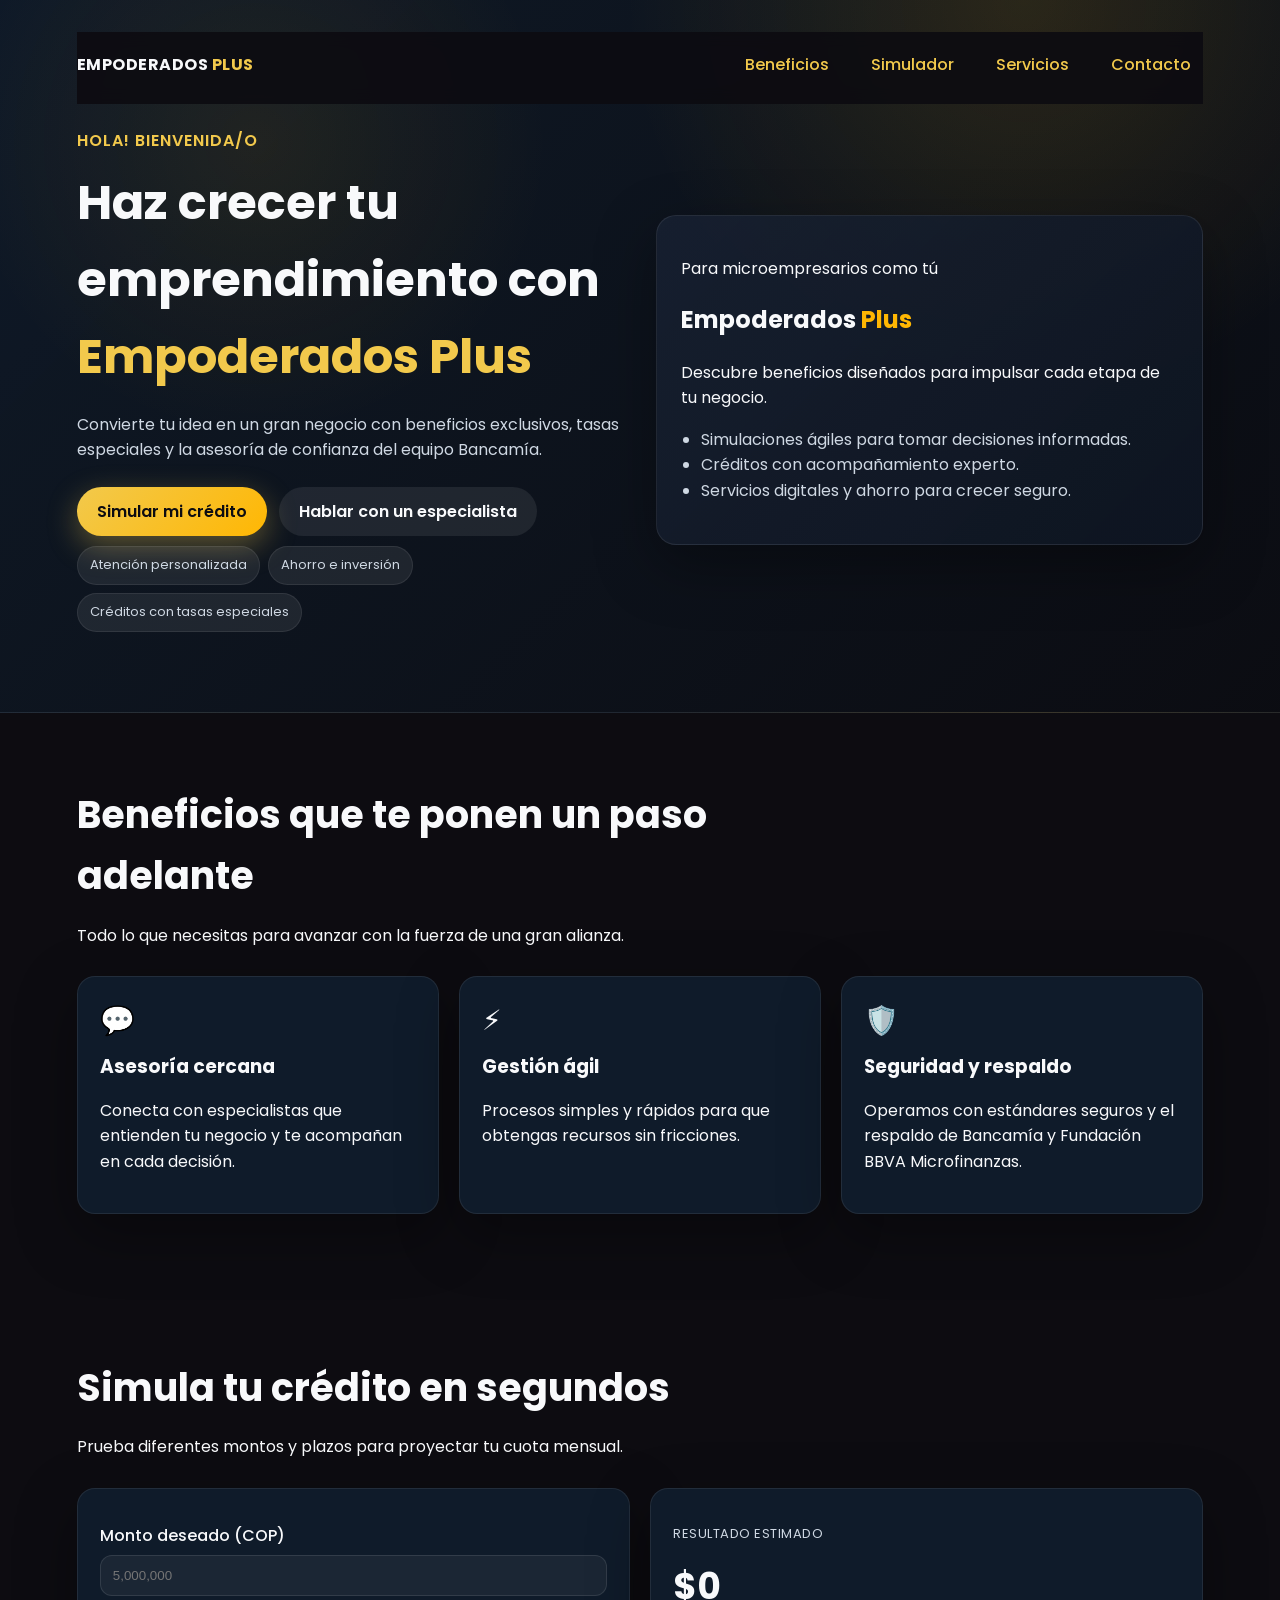
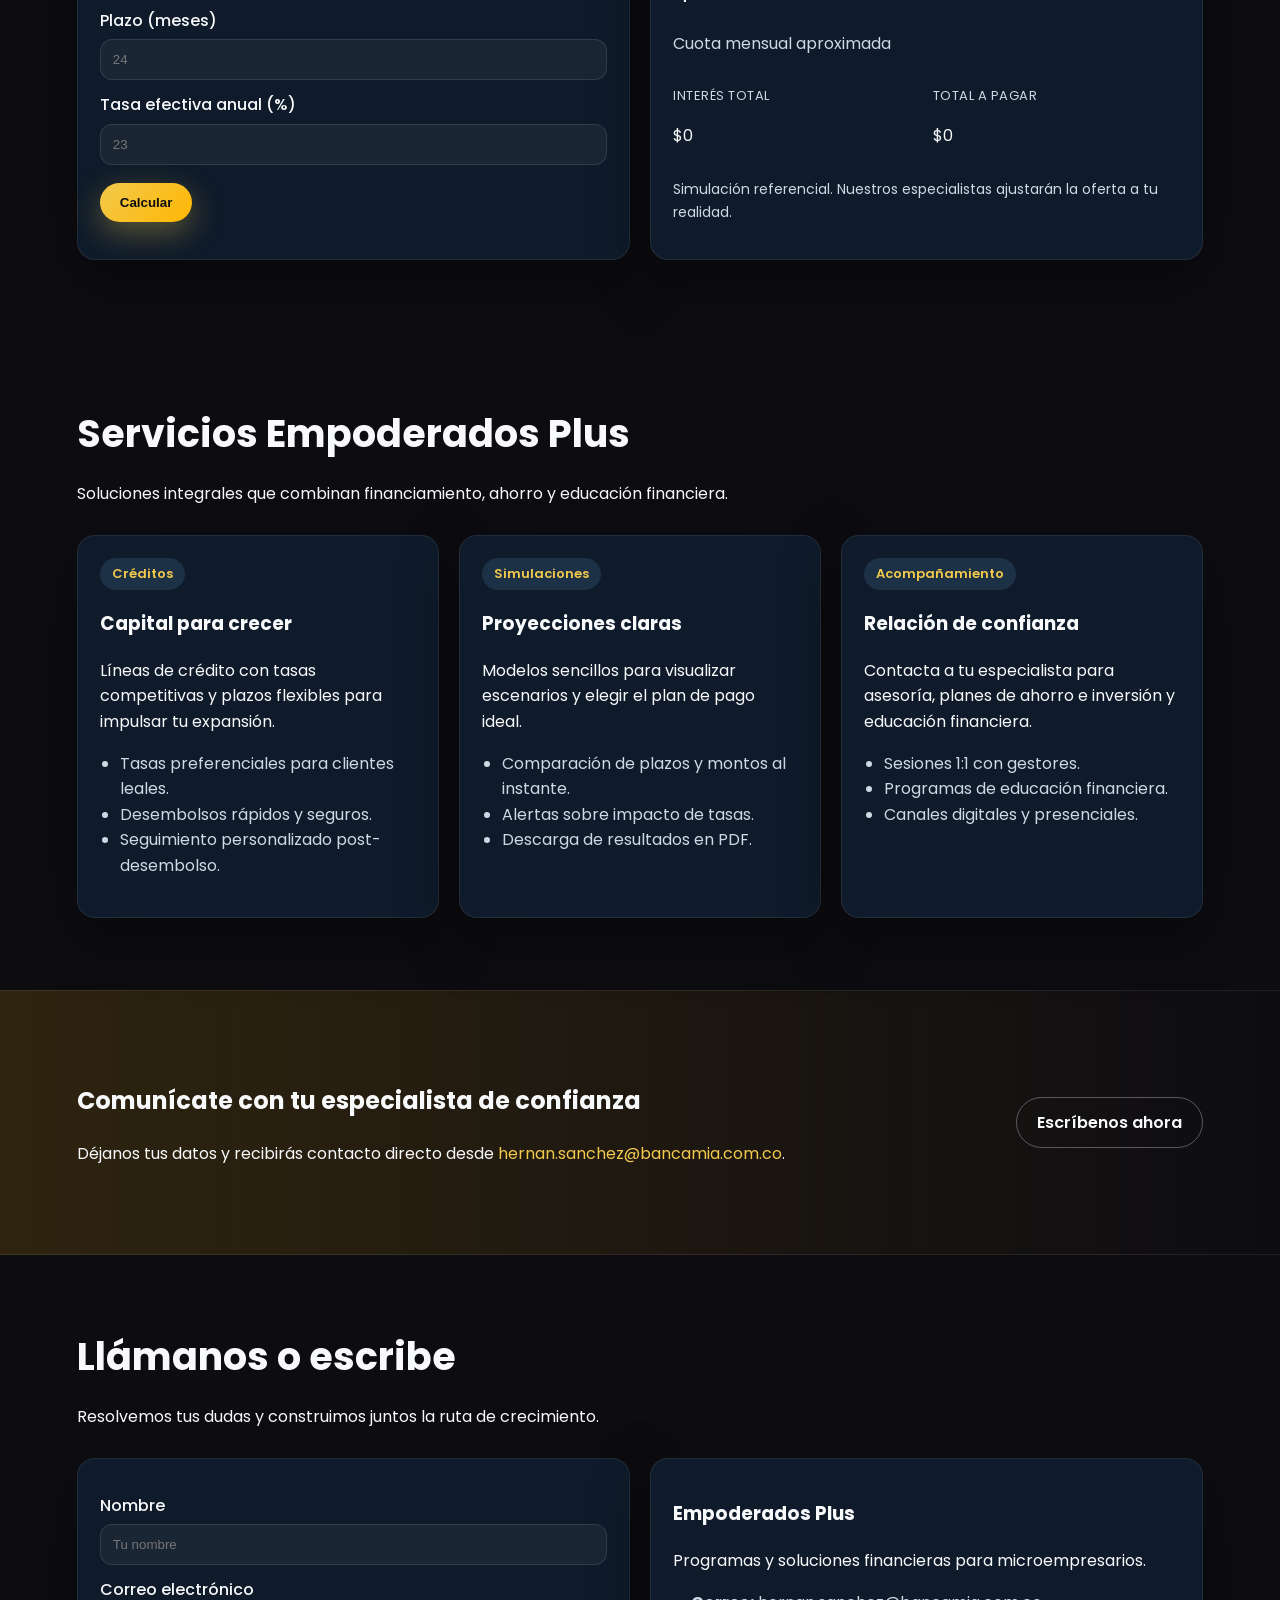
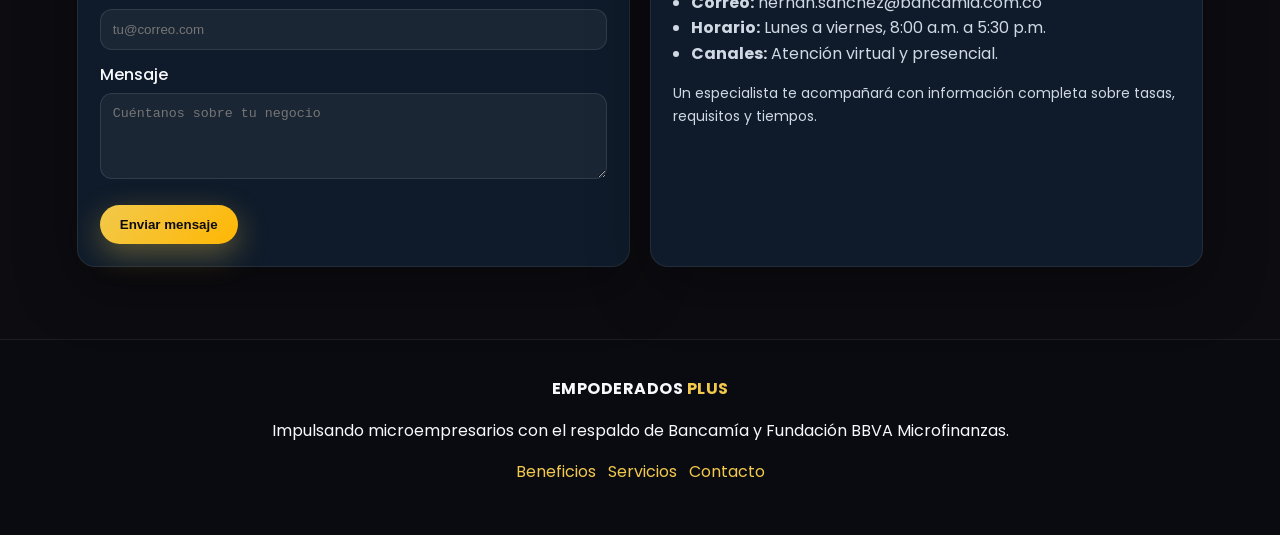
==== index.html @ 6f051c4f "Create Empoderados Plus landing page" ====
<!DOCTYPE html>
<html lang="es">
<head>
  <meta charset="UTF-8" />
  <meta name="viewport" content="width=device-width, initial-scale=1.0" />
  <title>Empoderados Plus | Financiera</title>
  <link rel="preconnect" href="https://fonts.googleapis.com">
  <link rel="preconnect" href="https://fonts.gstatic.com" crossorigin>
  <link href="https://fonts.googleapis.com/css2?family=Poppins:wght@300;400;500;600;700&display=swap" rel="stylesheet">
  <link rel="stylesheet" href="styles.css" />
</head>
<body>
  <header class="hero">
    <div class="nav">
      <div class="brand">Empoderados <span>Plus</span></div>
      <nav>
        <a href="#beneficios">Beneficios</a>
        <a href="#simulador">Simulador</a>
        <a href="#servicios">Servicios</a>
        <a href="#contacto">Contacto</a>
      </nav>
    </div>
    <div class="hero__content">
      <div class="hero__text">
        <p class="eyebrow">Hola! Bienvenida/o</p>
        <h1>Haz crecer tu emprendimiento con <span>Empoderados Plus</span></h1>
        <p class="lede">Convierte tu idea en un gran negocio con beneficios exclusivos, tasas especiales y la asesoría de confianza del equipo Bancamía.</p>
        <div class="hero__cta">
          <a class="btn btn-primary" href="#simulador">Simular mi crédito</a>
          <a class="btn btn-ghost" href="#contacto">Hablar con un especialista</a>
        </div>
        <div class="hero__badges">
          <div class="badge">Atención personalizada</div>
          <div class="badge">Ahorro e inversión</div>
          <div class="badge">Créditos con tasas especiales</div>
        </div>
      </div>
      <div class="hero__card">
        <div class="card-inner">
          <p class="saludo">Para microempresarios como tú</p>
          <h2>Empoderados <span>Plus</span></h2>
          <p class="card-copy">Descubre beneficios diseñados para impulsar cada etapa de tu negocio.</p>
          <ul>
            <li>Simulaciones ágiles para tomar decisiones informadas.</li>
            <li>Créditos con acompañamiento experto.</li>
            <li>Servicios digitales y ahorro para crecer seguro.</li>
          </ul>
        </div>
      </div>
    </div>
  </header>

  <main>
    <section id="beneficios" class="section highlights">
      <div class="section__header">
        <h2>Beneficios que te ponen un paso adelante</h2>
        <p>Todo lo que necesitas para avanzar con la fuerza de una gran alianza.</p>
      </div>
      <div class="grid grid-3">
        <article class="card highlight">
          <div class="icon">💬</div>
          <h3>Asesoría cercana</h3>
          <p>Conecta con especialistas que entienden tu negocio y te acompañan en cada decisión.</p>
        </article>
        <article class="card highlight">
          <div class="icon">⚡</div>
          <h3>Gestión ágil</h3>
          <p>Procesos simples y rápidos para que obtengas recursos sin fricciones.</p>
        </article>
        <article class="card highlight">
          <div class="icon">🛡️</div>
          <h3>Seguridad y respaldo</h3>
          <p>Operamos con estándares seguros y el respaldo de Bancamía y Fundación BBVA Microfinanzas.</p>
        </article>
      </div>
    </section>

    <section id="simulador" class="section simulator">
      <div class="section__header">
        <h2>Simula tu crédito en segundos</h2>
        <p>Prueba diferentes montos y plazos para proyectar tu cuota mensual.</p>
      </div>
      <div class="simulator__layout">
        <form class="card form" id="simulator-form">
          <label for="monto">Monto deseado (COP)</label>
          <input type="number" id="monto" name="monto" placeholder="5,000,000" required min="500000" step="50000" />

          <label for="plazo">Plazo (meses)</label>
          <input type="number" id="plazo" name="plazo" placeholder="24" required min="6" max="72" />

          <label for="tasa">Tasa efectiva anual (%)</label>
          <input type="number" id="tasa" name="tasa" placeholder="23" required min="5" max="60" step="0.1" />

          <button type="submit" class="btn btn-primary">Calcular</button>
        </form>

        <div class="card results" id="results">
          <p class="label">Resultado estimado</p>
          <h3 id="cuota">$0</h3>
          <p class="small">Cuota mensual aproximada</p>
          <div class="result-grid">
            <div>
              <p class="label">Interés total</p>
              <p id="interes">$0</p>
            </div>
            <div>
              <p class="label">Total a pagar</p>
              <p id="total">$0</p>
            </div>
          </div>
          <p class="note">Simulación referencial. Nuestros especialistas ajustarán la oferta a tu realidad.</p>
        </div>
      </div>
    </section>

    <section id="servicios" class="section services">
      <div class="section__header">
        <h2>Servicios Empoderados Plus</h2>
        <p>Soluciones integrales que combinan financiamiento, ahorro y educación financiera.</p>
      </div>
      <div class="grid grid-3">
        <article class="card service">
          <div class="pill">Créditos</div>
          <h3>Capital para crecer</h3>
          <p>Líneas de crédito con tasas competitivas y plazos flexibles para impulsar tu expansión.</p>
          <ul>
            <li>Tasas preferenciales para clientes leales.</li>
            <li>Desembolsos rápidos y seguros.</li>
            <li>Seguimiento personalizado post-desembolso.</li>
          </ul>
        </article>
        <article class="card service">
          <div class="pill">Simulaciones</div>
          <h3>Proyecciones claras</h3>
          <p>Modelos sencillos para visualizar escenarios y elegir el plan de pago ideal.</p>
          <ul>
            <li>Comparación de plazos y montos al instante.</li>
            <li>Alertas sobre impacto de tasas.</li>
            <li>Descarga de resultados en PDF.</li>
          </ul>
        </article>
        <article class="card service">
          <div class="pill">Acompañamiento</div>
          <h3>Relación de confianza</h3>
          <p>Contacta a tu especialista para asesoría, planes de ahorro e inversión y educación financiera.</p>
          <ul>
            <li>Sesiones 1:1 con gestores.</li>
            <li>Programas de educación financiera.</li>
            <li>Canales digitales y presenciales.</li>
          </ul>
        </article>
      </div>
    </section>

    <section class="section cta">
      <div class="cta__content">
        <div>
          <h2>Comunícate con tu especialista de confianza</h2>
          <p>Déjanos tus datos y recibirás contacto directo desde <a href="mailto:hernan.sanchez@bancamia.com.co">hernan.sanchez@bancamia.com.co</a>.</p>
        </div>
        <a class="btn btn-secondary" href="mailto:hernan.sanchez@bancamia.com.co?subject=Quiero%20saber%20más%20de%20Empoderados%20Plus">Escríbenos ahora</a>
      </div>
    </section>

    <section id="contacto" class="section contact">
      <div class="section__header">
        <h2>Llámanos o escribe</h2>
        <p>Resolvemos tus dudas y construimos juntos la ruta de crecimiento.</p>
      </div>
      <div class="contact__layout">
        <form class="card form" id="contact-form" action="mailto:hernan.sanchez@bancamia.com.co" method="post" enctype="text/plain">
          <label for="nombre">Nombre</label>
          <input type="text" id="nombre" name="nombre" placeholder="Tu nombre" required />

          <label for="correo">Correo electrónico</label>
          <input type="email" id="correo" name="correo" placeholder="tu@correo.com" required />

          <label for="mensaje">Mensaje</label>
          <textarea id="mensaje" name="mensaje" rows="4" placeholder="Cuéntanos sobre tu negocio"></textarea>

          <button type="submit" class="btn btn-primary">Enviar mensaje</button>
        </form>
        <div class="card contact-info">
          <h3>Empoderados Plus</h3>
          <p>Programas y soluciones financieras para microempresarios.</p>
          <ul>
            <li><strong>Correo:</strong> hernan.sanchez@bancamia.com.co</li>
            <li><strong>Horario:</strong> Lunes a viernes, 8:00 a.m. a 5:30 p.m.</li>
            <li><strong>Canales:</strong> Atención virtual y presencial.</li>
          </ul>
          <p class="note">Un especialista te acompañará con información completa sobre tasas, requisitos y tiempos.</p>
        </div>
      </div>
    </section>
  </main>

  <footer class="footer">
    <div class="brand">Empoderados <span>Plus</span></div>
    <p>Impulsando microempresarios con el respaldo de Bancamía y Fundación BBVA Microfinanzas.</p>
    <div class="footer__links">
      <a href="#beneficios">Beneficios</a>
      <a href="#servicios">Servicios</a>
      <a href="#contacto">Contacto</a>
    </div>
  </footer>

  <script src="script.js"></script>
</body>
</html>
---- styles.css ----
:root {
  --bg: #0d0c11;
  --card: #0f1b2a;
  --accent: #f2c94c;
  --accent-2: #ffb703;
  --text: #f8f9fb;
  --muted: #cfd8e3;
  --pill: #1c3046;
  --gradient: linear-gradient(135deg, rgba(15, 27, 42, 0.9), rgba(11, 12, 18, 0.95));
  --shadow: 0 20px 60px rgba(0, 0, 0, 0.35);
  --radius: 18px;
}

* {
  box-sizing: border-box;
}

body {
  margin: 0;
  font-family: 'Poppins', system-ui, -apple-system, BlinkMacSystemFont, 'Segoe UI', sans-serif;
  background: var(--bg);
  color: var(--text);
  line-height: 1.6;
}

a {
  color: var(--accent);
  text-decoration: none;
}

a:hover {
  color: var(--accent-2);
}

.hero {
  background: radial-gradient(circle at 20% 20%, rgba(255, 183, 3, 0.08), transparent 25%),
    radial-gradient(circle at 80% 0%, rgba(255, 183, 3, 0.12), transparent 32%),
    var(--gradient);
  padding: 32px 6vw 80px;
  border-bottom: 1px solid rgba(255, 255, 255, 0.08);
}

.nav {
  display: flex;
  align-items: center;
  justify-content: space-between;
  padding: 12px 0 18px;
  position: sticky;
  top: 0;
  background: rgba(13, 12, 17, 0.9);
  backdrop-filter: blur(8px);
  z-index: 10;
}

.nav nav {
  display: flex;
  gap: 18px;
  font-weight: 500;
}

.nav a {
  padding: 8px 12px;
  border-radius: 12px;
  transition: background 0.2s ease, color 0.2s ease;
}

.nav a:hover {
  background: rgba(255, 255, 255, 0.08);
}

.brand {
  font-weight: 700;
  letter-spacing: 0.5px;
  text-transform: uppercase;
}

.brand span {
  color: var(--accent);
}

.hero__content {
  display: grid;
  grid-template-columns: repeat(auto-fit, minmax(300px, 1fr));
  gap: 32px;
  align-items: center;
  margin-top: 24px;
}

.hero__text h1 {
  font-size: clamp(32px, 4vw, 48px);
  margin: 12px 0;
}

.hero__text h1 span {
  color: var(--accent);
}

.hero__text .lede {
  color: var(--muted);
  max-width: 620px;
}

.hero__cta {
  display: flex;
  flex-wrap: wrap;
  gap: 12px;
  margin: 24px 0 10px;
}

.hero__badges {
  display: flex;
  flex-wrap: wrap;
  gap: 8px;
}

.badge {
  background: rgba(255, 255, 255, 0.08);
  border: 1px solid rgba(255, 255, 255, 0.08);
  padding: 8px 12px;
  border-radius: 999px;
  font-size: 13px;
  color: var(--muted);
}

.hero__card .card-inner {
  background: linear-gradient(135deg, rgba(24, 33, 50, 0.85), rgba(14, 21, 33, 0.95));
  padding: 24px;
  border-radius: 20px;
  border: 1px solid rgba(255, 255, 255, 0.08);
  box-shadow: var(--shadow);
}

.hero__card h2 span {
  color: var(--accent-2);
}

.hero__card ul {
  padding-left: 20px;
  color: var(--muted);
}

.section {
  padding: 72px 6vw;
}

.section__header {
  max-width: 720px;
  margin-bottom: 28px;
}

.section__header h2 {
  margin: 0 0 8px;
  font-size: clamp(28px, 3vw, 38px);
}

.grid {
  display: grid;
  gap: 20px;
}

.grid-3 {
  grid-template-columns: repeat(auto-fit, minmax(240px, 1fr));
}

.card {
  background: var(--card);
  border: 1px solid rgba(255, 255, 255, 0.08);
  border-radius: var(--radius);
  padding: 22px;
  box-shadow: var(--shadow);
}

.highlight .icon {
  font-size: 28px;
}

.highlight h3 {
  margin: 8px 0;
}

.simulator__layout {
  display: grid;
  grid-template-columns: repeat(auto-fit, minmax(280px, 1fr));
  gap: 20px;
}

.form label {
  display: block;
  font-weight: 500;
  margin-top: 12px;
}

.form input,
.form textarea {
  width: 100%;
  margin-top: 6px;
  padding: 12px;
  border-radius: 12px;
  border: 1px solid rgba(255, 255, 255, 0.1);
  background: rgba(255, 255, 255, 0.05);
  color: var(--text);
}

.form button {
  margin-top: 18px;
}

.results h3 {
  font-size: 36px;
  margin: 8px 0;
}

.result-grid {
  display: grid;
  grid-template-columns: repeat(auto-fit, minmax(140px, 1fr));
  gap: 12px;
  margin: 12px 0;
}

.label {
  color: var(--muted);
  font-size: 13px;
  letter-spacing: 0.5px;
  text-transform: uppercase;
}

.small {
  color: var(--muted);
}

.note {
  color: var(--muted);
  font-size: 14px;
}

.services .pill {
  display: inline-block;
  background: var(--pill);
  color: var(--accent);
  padding: 6px 12px;
  border-radius: 999px;
  font-weight: 600;
  font-size: 13px;
}

.services ul {
  padding-left: 20px;
  color: var(--muted);
}

.cta {
  background: linear-gradient(90deg, rgba(255, 183, 3, 0.14), rgba(255, 183, 3, 0));
  border-block: 1px solid rgba(255, 255, 255, 0.08);
}

.cta__content {
  display: flex;
  align-items: center;
  justify-content: space-between;
  gap: 16px;
}

.contact__layout {
  display: grid;
  grid-template-columns: repeat(auto-fit, minmax(280px, 1fr));
  gap: 20px;
}

.contact-info ul {
  padding-left: 18px;
  color: var(--muted);
}

.footer {
  padding: 36px 6vw 50px;
  border-top: 1px solid rgba(255, 255, 255, 0.08);
  background: #0a0b10;
  text-align: center;
}

.footer__links {
  display: flex;
  justify-content: center;
  gap: 12px;
  margin-top: 12px;
  flex-wrap: wrap;
}

.btn {
  display: inline-flex;
  align-items: center;
  justify-content: center;
  gap: 6px;
  border: none;
  border-radius: 999px;
  padding: 12px 20px;
  font-weight: 600;
  cursor: pointer;
  transition: transform 0.15s ease, box-shadow 0.15s ease, background 0.2s ease;
}

.btn-primary {
  background: linear-gradient(135deg, #f2c94c, #ffb703);
  color: #0d0c11;
  box-shadow: 0 10px 30px rgba(242, 201, 76, 0.35);
}

.btn-primary:hover {
  transform: translateY(-1px);
}

.btn-secondary {
  background: transparent;
  color: var(--text);
  border: 1px solid rgba(255, 255, 255, 0.3);
}

.btn-ghost {
  background: rgba(255, 255, 255, 0.08);
  color: var(--text);
}

.btn-secondary:hover,
.btn-ghost:hover {
  border-color: rgba(255, 255, 255, 0.5);
  transform: translateY(-1px);
}

.eyebrow {
  text-transform: uppercase;
  letter-spacing: 1px;
  color: var(--accent);
  font-weight: 600;
  margin: 0;
}

@media (max-width: 720px) {
  .nav {
    position: static;
  }

  .hero__content {
    grid-template-columns: 1fr;
  }

  .cta__content {
    flex-direction: column;
    align-items: flex-start;
  }
}
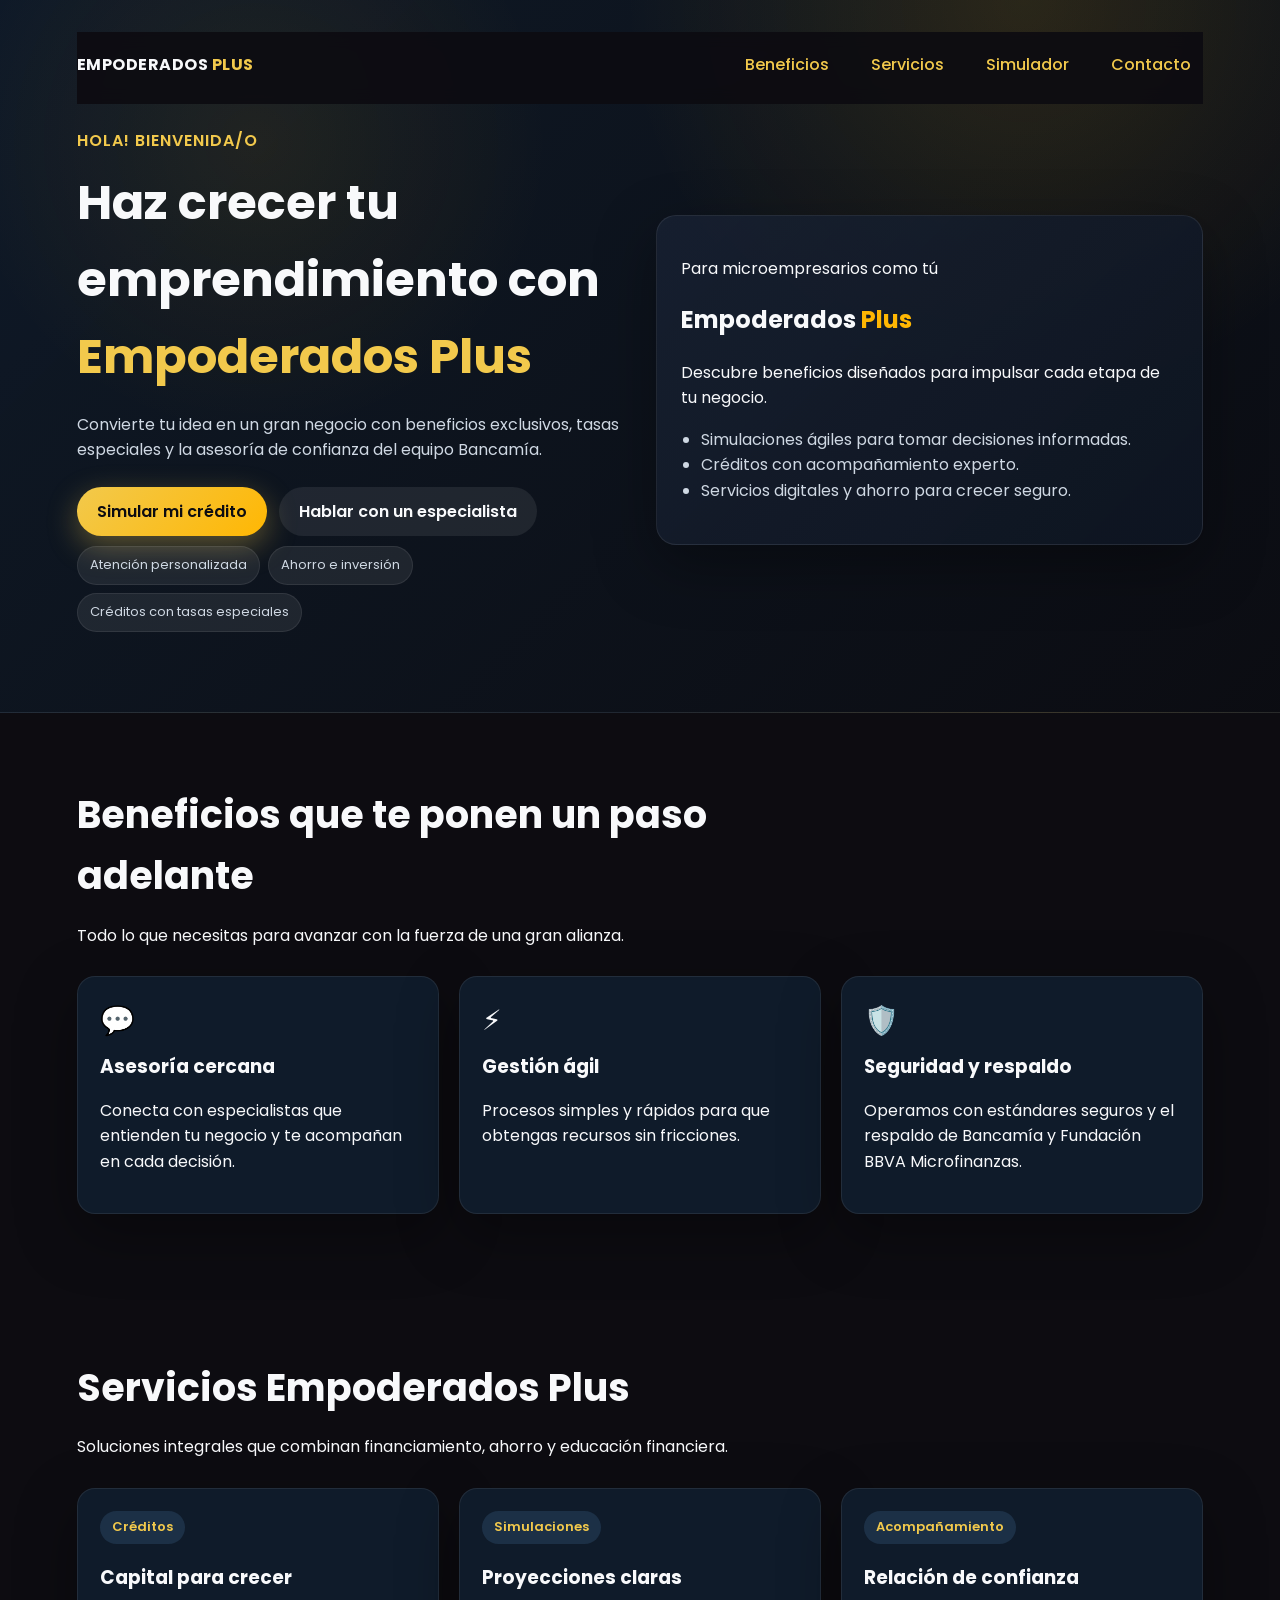
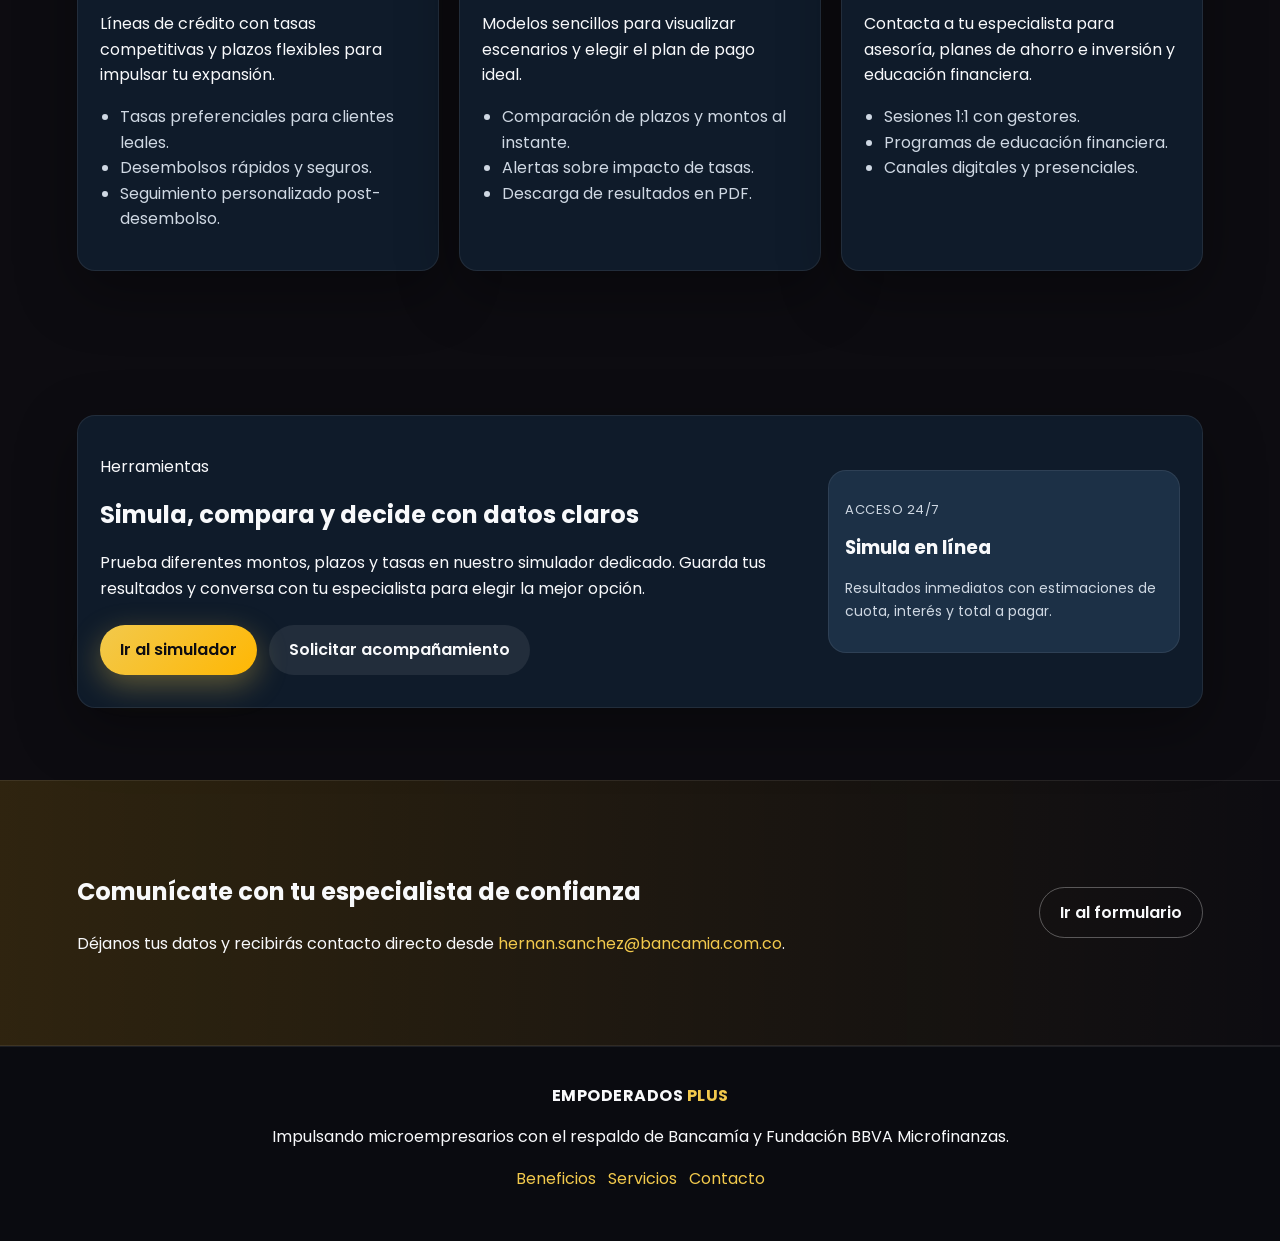
==== commit aee50b40: "Move simulator and contact to dedicated pages" ====
--- a/index.html
+++ b/index.html
@@ -15,9 +15,9 @@
       <div class="brand">Empoderados <span>Plus</span></div>
       <nav>
         <a href="#beneficios">Beneficios</a>
-        <a href="#simulador">Simulador</a>
         <a href="#servicios">Servicios</a>
-        <a href="#contacto">Contacto</a>
+        <a href="simulador.html">Simulador</a>
+        <a href="contacto.html">Contacto</a>
       </nav>
     </div>
     <div class="hero__content">
@@ -26,8 +26,8 @@
         <h1>Haz crecer tu emprendimiento con <span>Empoderados Plus</span></h1>
         <p class="lede">Convierte tu idea en un gran negocio con beneficios exclusivos, tasas especiales y la asesoría de confianza del equipo Bancamía.</p>
         <div class="hero__cta">
-          <a class="btn btn-primary" href="#simulador">Simular mi crédito</a>
-          <a class="btn btn-ghost" href="#contacto">Hablar con un especialista</a>
+          <a class="btn btn-primary" href="simulador.html">Simular mi crédito</a>
+          <a class="btn btn-ghost" href="contacto.html">Hablar con un especialista</a>
         </div>
         <div class="hero__badges">
           <div class="badge">Atención personalizada</div>
@@ -75,44 +75,6 @@
       </div>
     </section>
 
-    <section id="simulador" class="section simulator">
-      <div class="section__header">
-        <h2>Simula tu crédito en segundos</h2>
-        <p>Prueba diferentes montos y plazos para proyectar tu cuota mensual.</p>
-      </div>
-      <div class="simulator__layout">
-        <form class="card form" id="simulator-form">
-          <label for="monto">Monto deseado (COP)</label>
-          <input type="number" id="monto" name="monto" placeholder="5,000,000" required min="500000" step="50000" />
-
-          <label for="plazo">Plazo (meses)</label>
-          <input type="number" id="plazo" name="plazo" placeholder="24" required min="6" max="72" />
-
-          <label for="tasa">Tasa efectiva anual (%)</label>
-          <input type="number" id="tasa" name="tasa" placeholder="23" required min="5" max="60" step="0.1" />
-
-          <button type="submit" class="btn btn-primary">Calcular</button>
-        </form>
-
-        <div class="card results" id="results">
-          <p class="label">Resultado estimado</p>
-          <h3 id="cuota">$0</h3>
-          <p class="small">Cuota mensual aproximada</p>
-          <div class="result-grid">
-            <div>
-              <p class="label">Interés total</p>
-              <p id="interes">$0</p>
-            </div>
-            <div>
-              <p class="label">Total a pagar</p>
-              <p id="total">$0</p>
-            </div>
-          </div>
-          <p class="note">Simulación referencial. Nuestros especialistas ajustarán la oferta a tu realidad.</p>
-        </div>
-      </div>
-    </section>
-
     <section id="servicios" class="section services">
       <div class="section__header">
         <h2>Servicios Empoderados Plus</h2>
@@ -152,44 +114,32 @@
       </div>
     </section>
 
+    <section class="section spotlight">
+      <div class="card spotlight__content">
+        <div>
+          <p class="pill">Herramientas</p>
+          <h2>Simula, compara y decide con datos claros</h2>
+          <p>Prueba diferentes montos, plazos y tasas en nuestro simulador dedicado. Guarda tus resultados y conversa con tu especialista para elegir la mejor opción.</p>
+          <div class="hero__cta">
+            <a class="btn btn-primary" href="simulador.html">Ir al simulador</a>
+            <a class="btn btn-ghost" href="contacto.html">Solicitar acompañamiento</a>
+          </div>
+        </div>
+        <div class="spotlight__badge">
+          <p class="label">Acceso 24/7</p>
+          <h3>Simula en línea</h3>
+          <p class="note">Resultados inmediatos con estimaciones de cuota, interés y total a pagar.</p>
+        </div>
+      </div>
+    </section>
+
     <section class="section cta">
       <div class="cta__content">
         <div>
           <h2>Comunícate con tu especialista de confianza</h2>
           <p>Déjanos tus datos y recibirás contacto directo desde <a href="mailto:hernan.sanchez@bancamia.com.co">hernan.sanchez@bancamia.com.co</a>.</p>
         </div>
-        <a class="btn btn-secondary" href="mailto:hernan.sanchez@bancamia.com.co?subject=Quiero%20saber%20más%20de%20Empoderados%20Plus">Escríbenos ahora</a>
-      </div>
-    </section>
-
-    <section id="contacto" class="section contact">
-      <div class="section__header">
-        <h2>Llámanos o escribe</h2>
-        <p>Resolvemos tus dudas y construimos juntos la ruta de crecimiento.</p>
-      </div>
-      <div class="contact__layout">
-        <form class="card form" id="contact-form" action="mailto:hernan.sanchez@bancamia.com.co" method="post" enctype="text/plain">
-          <label for="nombre">Nombre</label>
-          <input type="text" id="nombre" name="nombre" placeholder="Tu nombre" required />
-
-          <label for="correo">Correo electrónico</label>
-          <input type="email" id="correo" name="correo" placeholder="tu@correo.com" required />
-
-          <label for="mensaje">Mensaje</label>
-          <textarea id="mensaje" name="mensaje" rows="4" placeholder="Cuéntanos sobre tu negocio"></textarea>
-
-          <button type="submit" class="btn btn-primary">Enviar mensaje</button>
-        </form>
-        <div class="card contact-info">
-          <h3>Empoderados Plus</h3>
-          <p>Programas y soluciones financieras para microempresarios.</p>
-          <ul>
-            <li><strong>Correo:</strong> hernan.sanchez@bancamia.com.co</li>
-            <li><strong>Horario:</strong> Lunes a viernes, 8:00 a.m. a 5:30 p.m.</li>
-            <li><strong>Canales:</strong> Atención virtual y presencial.</li>
-          </ul>
-          <p class="note">Un especialista te acompañará con información completa sobre tasas, requisitos y tiempos.</p>
-        </div>
+        <a class="btn btn-secondary" href="contacto.html">Ir al formulario</a>
       </div>
     </section>
   </main>
@@ -200,7 +150,7 @@
     <div class="footer__links">
       <a href="#beneficios">Beneficios</a>
       <a href="#servicios">Servicios</a>
-      <a href="#contacto">Contacto</a>
+      <a href="contacto.html">Contacto</a>
     </div>
   </footer>
 
--- a/styles.css
+++ b/styles.css
@@ -40,6 +40,10 @@
   border-bottom: 1px solid rgba(255, 255, 255, 0.08);
 }
 
+.hero--compact {
+  padding-bottom: 48px;
+}
+
 .nav {
   display: flex;
   align-items: center;
@@ -84,6 +88,14 @@
   gap: 32px;
   align-items: center;
   margin-top: 24px;
+}
+
+.hero__content--center {
+  justify-items: center;
+}
+
+.hero__text--narrow {
+  max-width: 720px;
 }
 
 .hero__text h1 {
@@ -248,6 +260,35 @@
   color: var(--muted);
 }
 
+.spotlight .card {
+  display: grid;
+  grid-template-columns: 2fr 1fr;
+  align-items: center;
+  gap: 24px;
+}
+
+.spotlight__content h2 {
+  margin: 8px 0;
+}
+
+.spotlight__badge {
+  background: var(--pill);
+  padding: 16px;
+  border-radius: var(--radius);
+  border: 1px solid rgba(255, 255, 255, 0.08);
+  text-align: left;
+}
+
+.spotlight__badge h3 {
+  margin: 4px 0;
+}
+
+.contact-hint .card {
+  max-width: 840px;
+  margin: 0 auto;
+  text-align: center;
+}
+
 .cta {
   background: linear-gradient(90deg, rgba(255, 183, 3, 0.14), rgba(255, 183, 3, 0));
   border-block: 1px solid rgba(255, 255, 255, 0.08);
@@ -347,4 +388,8 @@
     flex-direction: column;
     align-items: flex-start;
   }
-}
+
+  .spotlight .card {
+    grid-template-columns: 1fr;
+  }
+}
